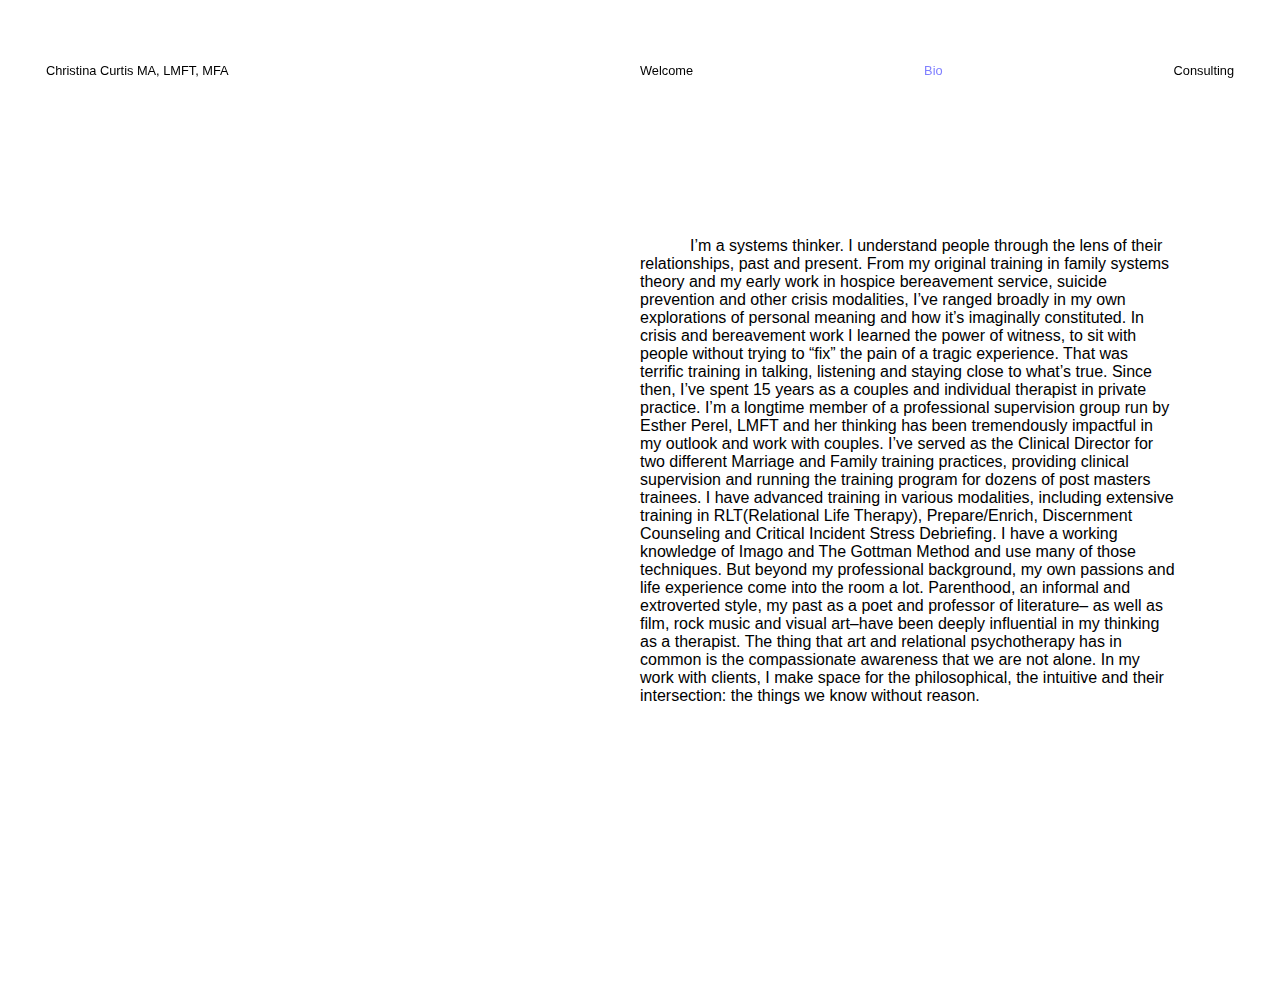
==== bio.html @ cb9aafed "test" ====
<!DOCTYPE html>
<html lang="en">
<head>
    <meta charset="UTF-8">
    <meta name="viewport" content="width=device-width, initial-scale=1.0">
    <link rel="stylesheet" href="./reg.css">
    <title>Document</title>
</head>
<body>
    <div id="parent">
        <div id="header">
            <div id="title"><a href="./index.html"><div class="button">Christina Curtis MA, LMFT, MFA</div></a></div>
        
                <div id="sections">
                    <a href="./welcome.html"><div class="button" >Welcome</div></a>
                    <a href="./bio.html"><div class="button" id="cPage">Bio</div></a>
                    <a href="./consulting.html"><div class="button">Consulting</div></a>
                </div>
            </div>
        
        <div id="main">
            
            
            <div id="text">
                <p>I’m a systems thinker. I understand people through the lens of their relationships, past and present. From my original training in family systems theory and my early work in hospice bereavement service, suicide prevention and other crisis modalities, I’ve ranged broadly in my own explorations of personal meaning and how it’s imaginally constituted. In crisis and bereavement work I learned the power of witness, to sit with people without trying to “fix” the pain of a tragic experience. That was terrific training in talking, listening and staying close to what’s true. Since then, I’ve spent 15 years as a couples and individual therapist in private practice. I’m a longtime member of a professional supervision group run by Esther Perel, LMFT and her thinking has been tremendously impactful in my outlook and work with couples. I’ve served as the Clinical Director for two different Marriage and Family training practices, providing clinical supervision and running the training program for dozens of post masters trainees. I have advanced training in various modalities, including extensive training in RLT(Relational Life Therapy), Prepare/Enrich, Discernment Counseling and Critical Incident Stress Debriefing. I have a working knowledge of Imago and The Gottman Method and use many of those techniques. But beyond my professional background, my own passions and life experience come into the room a lot. Parenthood, an informal and extroverted style, my past as a poet and professor of literature– as well as film, rock music and visual art–have been deeply influential in my thinking as a therapist. The thing that art and relational psychotherapy has in common is the compassionate awareness that we are not alone. In my work with clients, I make space for the philosophical, the intuitive and their intersection: the things we know without reason.</p>
                
            </div>
        </div>
</body>
</html>
---- reg.css ----
body{
    
    font-family: Arial, Helvetica, sans-serif;
    font-size: 1vw;
}




a{
    text-decoration: none;
    color: black;
}




#header{
    
    
    display: flex;
    justify-content: space-between;
    flex-direction: row;
    position: sticky;
    top: 7%;
    
   z-index: 10;
    
  
    
}

#sections{
    width: 50%;
    display:flex;
    justify-content: space-between;
   
}

.button:hover{
    color: rgb(128, 128, 255);
}



#cPage{
    color: rgb(128, 128, 255);
}

#parent{
    display: flex;
    flex-direction: column;
    height: 100vh;
    padding: 3%;
    
}

#main{
    
    height: 100%;
    
    position: relative;
    
    display: flex;
    flex-direction: column;
    
}

#quote{
    padding-top: 5%;
    color: rgb(128, 128, 255);
    display: flex;
    flex-direction: column;
   
    
    
}
h1{
    font-size: 3rem;
    margin-right: 40%;
}

h2{
    text-align: right;
    margin-right: 40%;
}

#text{
    margin-left: 50%;
    margin-right: 5%;
    padding-top: 10rem;
    text-indent: 50px;
    font-size: 1rem;
}
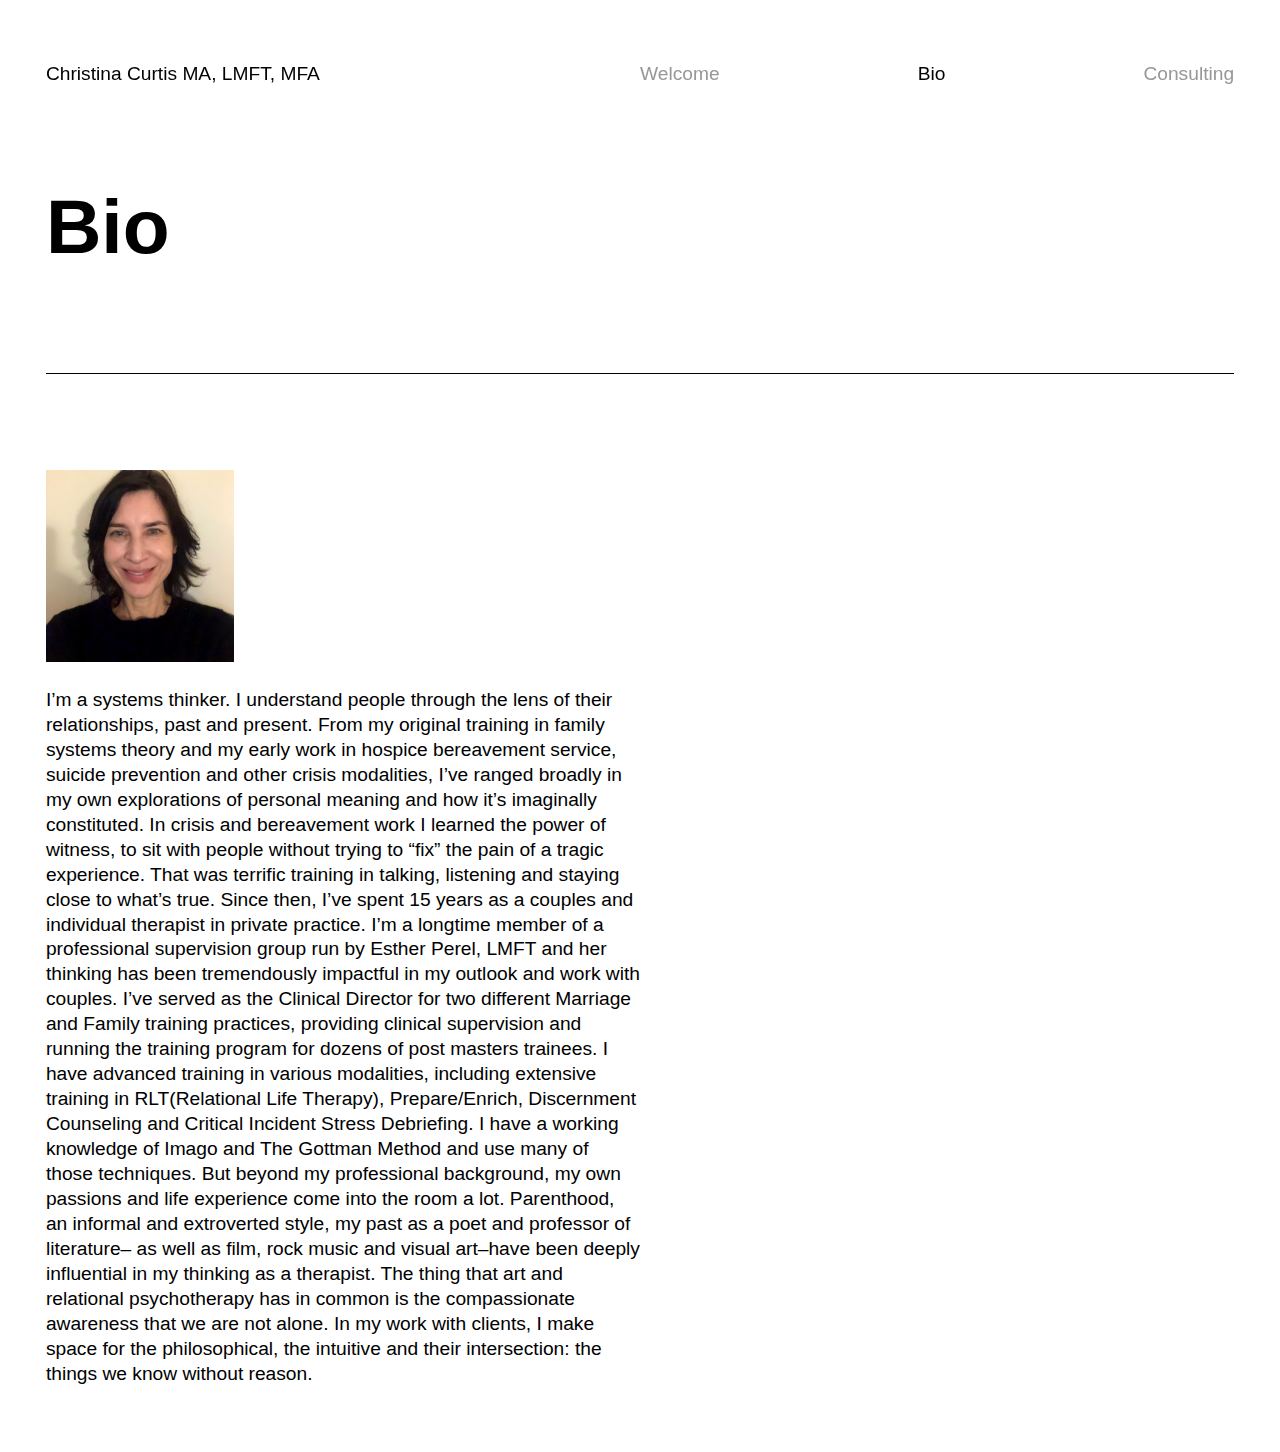
==== commit 84a49f0b: "draft3" ====
--- a/bio.html
+++ b/bio.html
@@ -7,9 +7,10 @@
     <title>Document</title>
 </head>
 <body>
+    <div class="background"></div>
     <div id="parent">
         <div id="header">
-            <div id="title"><a href="./index.html"><div class="button">Christina Curtis MA, LMFT, MFA</div></a></div>
+            <div><a href="./index.html"><div class="button" id="title">Christina Curtis MA, LMFT, MFA</div></a></div>
         
                 <div id="sections">
                     <a href="./welcome.html"><div class="button" >Welcome</div></a>
@@ -19,12 +20,15 @@
             </div>
         
         <div id="main">
-            
-            
-            <div id="text">
+            <div id="contentCont">
+            <div id="contenttitle"><h1>Bio</h1> </div>
+            <div id="contentBody">
+                <img src="./img/bio_img.jpg">
                 <p>I’m a systems thinker. I understand people through the lens of their relationships, past and present. From my original training in family systems theory and my early work in hospice bereavement service, suicide prevention and other crisis modalities, I’ve ranged broadly in my own explorations of personal meaning and how it’s imaginally constituted. In crisis and bereavement work I learned the power of witness, to sit with people without trying to “fix” the pain of a tragic experience. That was terrific training in talking, listening and staying close to what’s true. Since then, I’ve spent 15 years as a couples and individual therapist in private practice. I’m a longtime member of a professional supervision group run by Esther Perel, LMFT and her thinking has been tremendously impactful in my outlook and work with couples. I’ve served as the Clinical Director for two different Marriage and Family training practices, providing clinical supervision and running the training program for dozens of post masters trainees. I have advanced training in various modalities, including extensive training in RLT(Relational Life Therapy), Prepare/Enrich, Discernment Counseling and Critical Incident Stress Debriefing. I have a working knowledge of Imago and The Gottman Method and use many of those techniques. But beyond my professional background, my own passions and life experience come into the room a lot. Parenthood, an informal and extroverted style, my past as a poet and professor of literature– as well as film, rock music and visual art–have been deeply influential in my thinking as a therapist. The thing that art and relational psychotherapy has in common is the compassionate awareness that we are not alone. In my work with clients, I make space for the philosophical, the intuitive and their intersection: the things we know without reason.</p>
                 
             </div>
+       
+        </div>
         </div>
 </body>
 </html>--- a/reg.css
+++ b/reg.css
@@ -1,19 +1,21 @@
 body{
     
     font-family: Arial, Helvetica, sans-serif;
-    font-size: 1vw;
+    font-size: 1.5vw;
+    height: auto;
 }
-
 
 
 
 a{
     text-decoration: none;
-    color: black;
+    color: rgb(151, 151, 151);
 }
 
 
-
+#title{
+    color: black;
+}
 
 #header{
     
@@ -25,7 +27,7 @@
     top: 7%;
     
    z-index: 10;
-    
+   
   
     
 }
@@ -44,13 +46,13 @@
 
 
 #cPage{
-    color: rgb(128, 128, 255);
+    color: rgb(0, 0, 0);
 }
 
 #parent{
     display: flex;
     flex-direction: column;
-    height: 100vh;
+    height:auto;
     padding: 3%;
     
 }
@@ -58,7 +60,7 @@
 #main{
     
     height: 100%;
-    
+    width: 100%;
     position: relative;
     
     display: flex;
@@ -66,31 +68,67 @@
     
 }
 
-#quote{
-    padding-top: 5%;
-    color: rgb(128, 128, 255);
-    display: flex;
-    flex-direction: column;
+
+h1{
+    font-size: 4em;
+    font-weight: 600;
+    
+}
+
+pre{
+    font-family: Arial, Helvetica, sans-serif;
+    font-size: 2em;
+    font-weight: 600;
+    line-height: 1.3;
+}
+img{
+    margin-top: 5em;
+height:10em
+}
+
+#contentCont{
    
     
-    
-}
-h1{
-    font-size: 3rem;
-    margin-right: 40%;
-}
-
-h2{
-    text-align: right;
-    margin-right: 40%;
-}
-
-#text{
-    margin-left: 50%;
-    margin-right: 5%;
-    padding-top: 10rem;
-    text-indent: 50px;
-    font-size: 1rem;
+    margin-top: 3em;
+    font-size: 1em;
+    line-height: 1.3;
 }
 
 
+
+#contentBody{
+    margin-top: 5em;
+    border-top: 1.5px solid rgb(0, 0, 0);
+
+}
+
+
+
+p{
+    
+    margin-right: 50%;
+}
+
+#quoteCont{
+    border-top: 1.5px solid rgb(0, 0, 0); 
+    border-bottom: 1.5px solid rgb(0, 0, 0);
+    padding-bottom: 2em;
+}
+
+ul{
+    text-indent: 0px; 
+    margin-right: 50%;
+}
+.background{
+    position: fixed;
+    top: -10%;
+    left: -1%;
+    width: 110vw;
+    height: 25%;
+  background: linear-gradient(0deg, rgba(255,255,255,0) 0%, rgba(255,255,255,1) 0%);
+    z-index:10;
+    pointer-events: none;
+    
+}
+
+
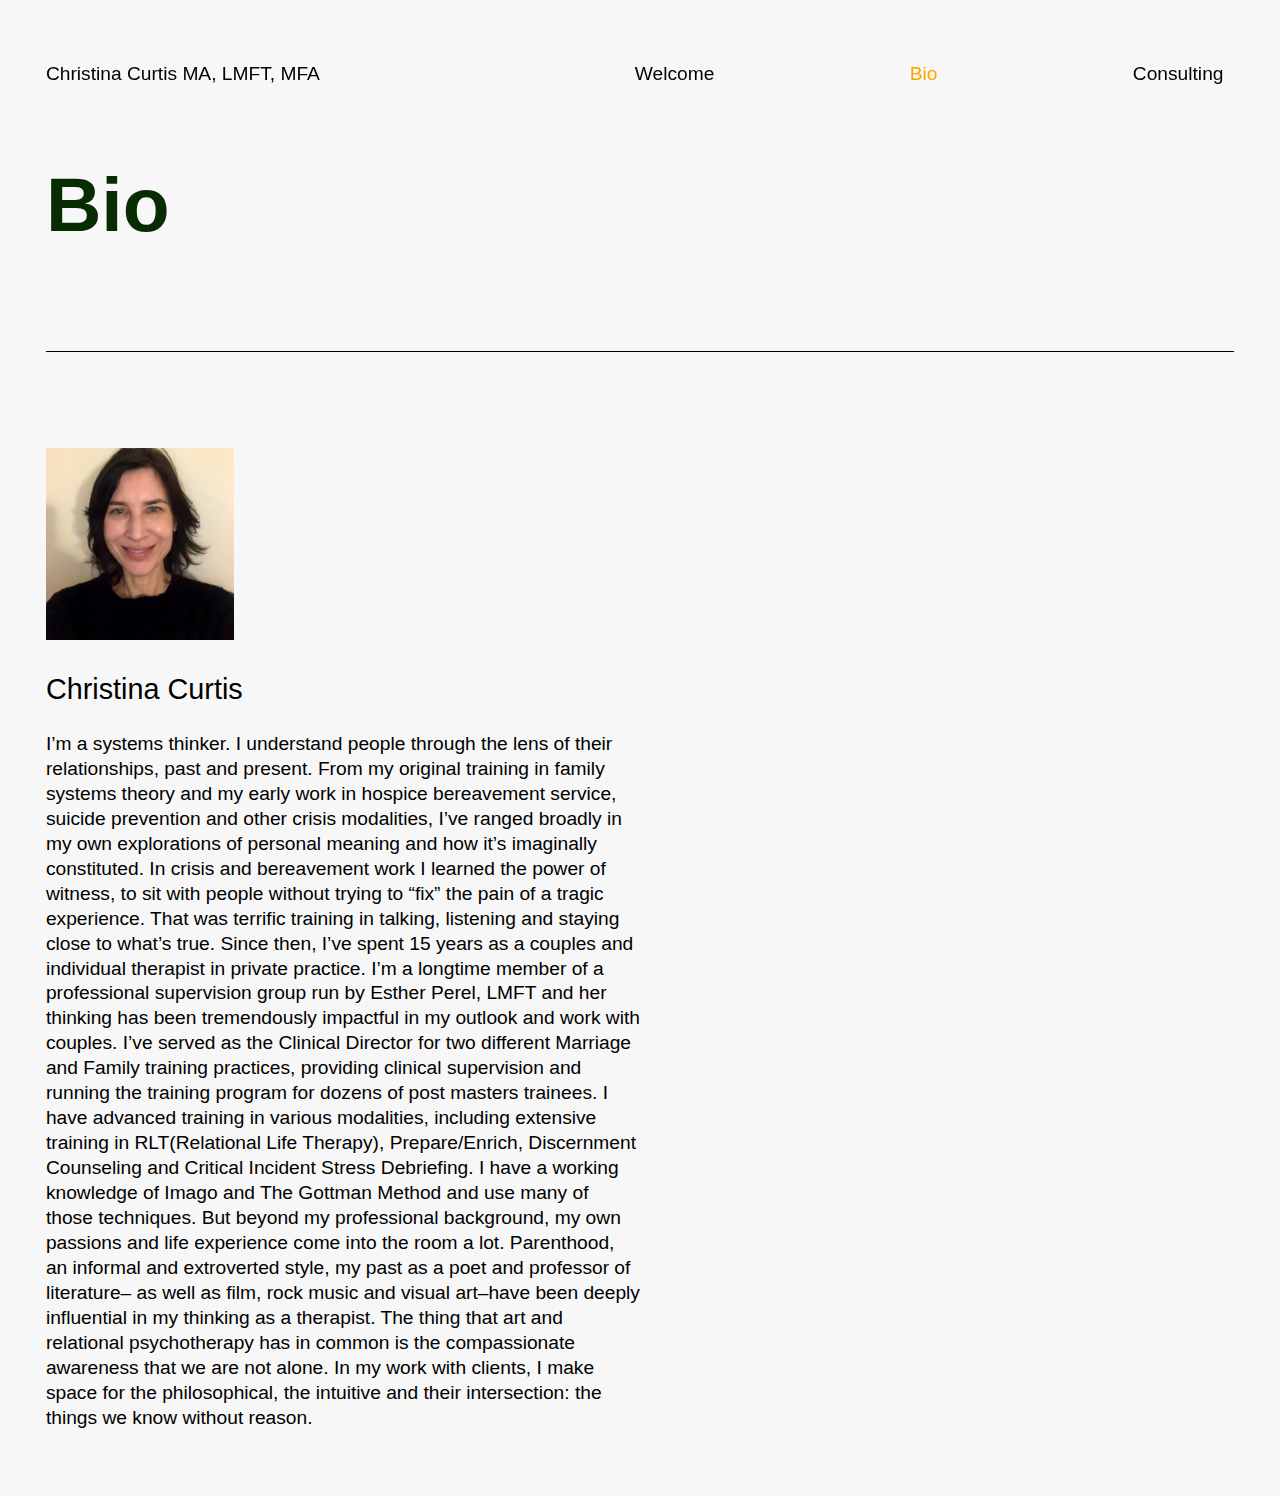
==== commit ab82118b: "draft 5" ====
--- a/bio.html
+++ b/bio.html
@@ -24,6 +24,7 @@
             <div id="contenttitle"><h1>Bio</h1> </div>
             <div id="contentBody">
                 <img src="./img/bio_img.jpg">
+                <h2>Christina Curtis</h2>
                 <p>I’m a systems thinker. I understand people through the lens of their relationships, past and present. From my original training in family systems theory and my early work in hospice bereavement service, suicide prevention and other crisis modalities, I’ve ranged broadly in my own explorations of personal meaning and how it’s imaginally constituted. In crisis and bereavement work I learned the power of witness, to sit with people without trying to “fix” the pain of a tragic experience. That was terrific training in talking, listening and staying close to what’s true. Since then, I’ve spent 15 years as a couples and individual therapist in private practice. I’m a longtime member of a professional supervision group run by Esther Perel, LMFT and her thinking has been tremendously impactful in my outlook and work with couples. I’ve served as the Clinical Director for two different Marriage and Family training practices, providing clinical supervision and running the training program for dozens of post masters trainees. I have advanced training in various modalities, including extensive training in RLT(Relational Life Therapy), Prepare/Enrich, Discernment Counseling and Critical Incident Stress Debriefing. I have a working knowledge of Imago and The Gottman Method and use many of those techniques. But beyond my professional background, my own passions and life experience come into the room a lot. Parenthood, an informal and extroverted style, my past as a poet and professor of literature– as well as film, rock music and visual art–have been deeply influential in my thinking as a therapist. The thing that art and relational psychotherapy has in common is the compassionate awareness that we are not alone. In my work with clients, I make space for the philosophical, the intuitive and their intersection: the things we know without reason.</p>
                 
             </div>
--- a/reg.css
+++ b/reg.css
@@ -1,20 +1,26 @@
 body{
     
-    font-family: Arial, Helvetica, sans-serif;
+    font-family: Helvetica, Arial, sans-serif;
     font-size: 1.5vw;
     height: auto;
+    background-color: #f7f7f7
+
+   
 }
 
 
 
 a{
     text-decoration: none;
-    color: rgb(151, 151, 151);
+    color: rgb(0, 0, 0);
 }
 
 
-#title{
-    color: black;
+
+#mainTitle{
+    font-size: 1.5em;
+    color:#FFA500;
+    font-weight: 600;
 }
 
 #header{
@@ -23,9 +29,11 @@
     display: flex;
     justify-content: space-between;
     flex-direction: row;
-    position: sticky;
+    position: fixed;
+    width: 92vw;
+    
     top: 7%;
-    
+    align-items: center;
    z-index: 10;
    
   
@@ -40,13 +48,13 @@
 }
 
 .button:hover{
-    color: rgb(128, 128, 255);
+    color: orange;
 }
 
 
 
 #cPage{
-    color: rgb(0, 0, 0);
+    color: #FFA500;
 }
 
 #parent{
@@ -72,14 +80,20 @@
 h1{
     font-size: 4em;
     font-weight: 600;
+    color:#072C02 ;
     
+}
+
+h2{
+    font-weight: 500; 
 }
 
 pre{
     font-family: Arial, Helvetica, sans-serif;
-    font-size: 2em;
+    font-size: 1.5em;
     font-weight: 600;
     line-height: 1.3;
+    color:#FFA500;
 }
 img{
     margin-top: 5em;
@@ -125,10 +139,48 @@
     left: -1%;
     width: 110vw;
     height: 25%;
-  background: linear-gradient(0deg, rgba(255,255,255,0) 0%, rgba(255,255,255,1) 0%);
+    background-color: #f7f7f7;
     z-index:10;
     pointer-events: none;
     
 }
 
+.altQ{
 
+font-weight: 100;
+
+}
+
+canvas{
+    height: 90vh;
+    width: 100vw;
+    position: fixed;
+    top: 20%;
+    left: -50%;
+    
+   
+}
+
+#canvasB{
+    height: 90vh;
+    width: 100vw;
+    position: fixed;
+    top: 30%;
+    left: -30%;
+}
+
+#canvasC{
+    height: 90vh;
+    width: 100vw;
+    position: fixed;
+    top: 10%;
+    left: -70%;
+}
+.curves{
+    z-index: -10;
+    
+}
+
+
+
+
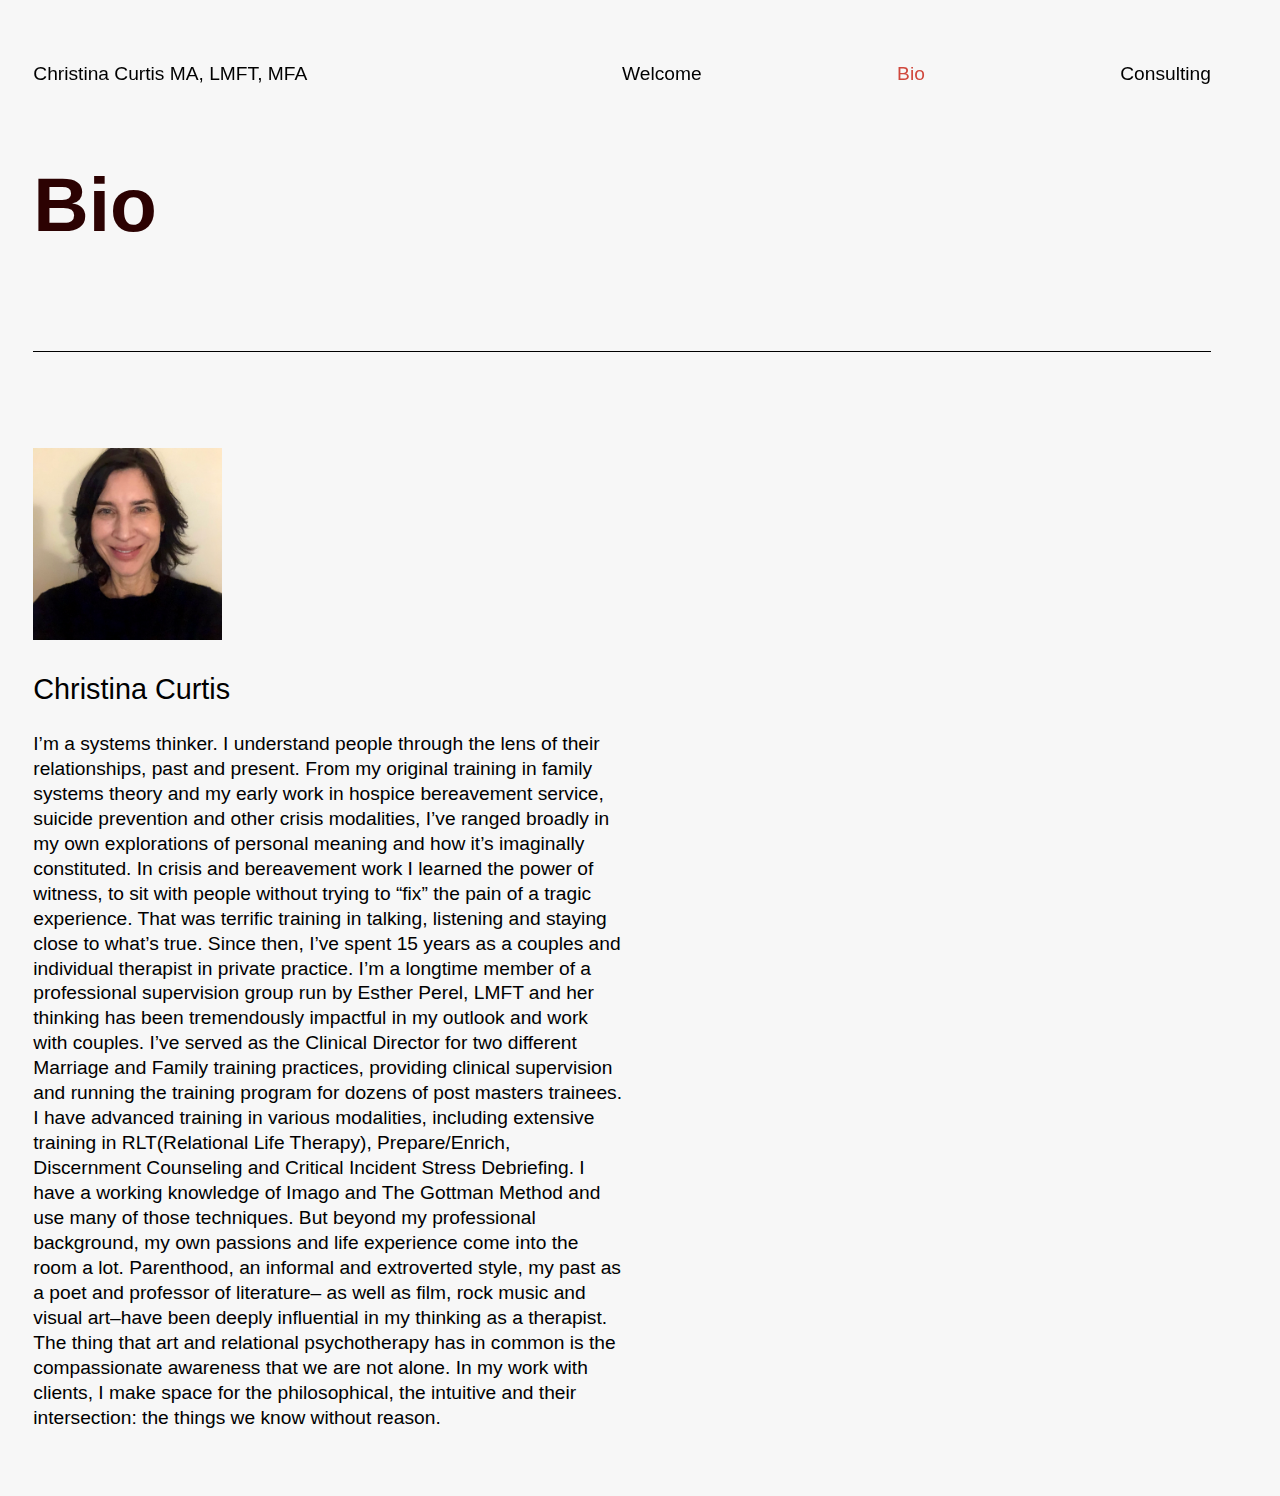
==== commit 42ca49da: "mobileDraft1" ====
--- a/bio.html
+++ b/bio.html
@@ -3,15 +3,33 @@
 <head>
     <meta charset="UTF-8">
     <meta name="viewport" content="width=device-width, initial-scale=1.0">
-    <link rel="stylesheet" href="./reg.css">
-    <title>Document</title>
+    <link rel="stylesheet" href="./navCSS.css">
+    <script src="https://ajax.googleapis.com/ajax/libs/jquery/3.7.1/jquery.min.js"></script>
+    <title>bio</title>
 </head>
 <body>
     <div class="background"></div>
     <div id="parent">
         <div id="header">
             <div><a href="./index.html"><div class="button" id="title">Christina Curtis MA, LMFT, MFA</div></a></div>
-        
+            
+                <div id="top-head-inner">
+                    <div id="nav-toggle">
+                        <div>
+                            <span></span>
+                            <span></span>
+                            <span></span>
+                        </div>
+                    </div>
+                    <nav id="global-nav">
+                        <ul>
+                            <li><a href="./welcome.html"><h2>Welcome</h2></a></li>
+                            <li><a href="./bio.html"><h2>Bio</h2></a></li>
+                            <li><a href="./consulting.html"><h2>Consulting</h2></a></li>
+                        </ul>
+                    </nav>
+                    <div id="nav-bg"></div>
+                </div>
                 <div id="sections">
                     <a href="./welcome.html"><div class="button" >Welcome</div></a>
                     <a href="./bio.html"><div class="button" id="cPage">Bio</div></a>
@@ -31,5 +49,6 @@
        
         </div>
         </div>
+        <script type="text/javascript" src="./ani.js"></script>
 </body>
 </html>--- a/navCSS.css
+++ b/navCSS.css
@@ -0,0 +1,585 @@
+@media only screen and (max-width: 600px) {
+
+    @import url(http://fonts.googleapis.com/css?family=Lato);
+    body {
+      font-family: 'Lato', sans-serif;
+      background-color: rgb(25,25,25); 
+      margin: 0;
+      padding: 0;
+    }
+
+    
+    /* ***********************************************************
+    * #global-nav
+    * *********************************************************** */
+    .open #global-nav {
+      z-index: 1000;
+      visibility: visible;
+    }
+    #global-nav {
+      visibility: hidden;
+      position: fixed;
+      display: table;
+      vertical-align: middle;
+      color: #fff;
+      top: 0;
+      height: 10%;
+      width: 10%;
+      
+      font-size: 16px;
+    }
+    #global-nav ul {
+      display: table-cell;
+      vertical-align: middle;
+      list-style: none;
+      padding: 30px;
+    }
+    #global-nav a {
+      color: #fff;
+      text-decoration: none;
+      display: block;
+      padding: 10px 0;
+    }
+    
+    /* ***********************************************************
+    * nav-list
+    * *********************************************************** */
+    #global-nav ul li {
+      opacity: 0;
+      -webkit-transform: scaleX(0) translateX(-260px);
+      transform: scaleX(0) translateX(-260px);
+      -webkit-transition: none;
+      transition: none;
+    }
+    .open #global-nav ul li {
+      opacity: 1;
+      -webkit-transform: scaleX(1) translateX(0);
+      transform: scaleX(1) translateX(0);
+    
+      -webkit-transition: all .1s ease-out;
+      transition: all .1s ease-out;
+    
+      -webkit-transition-delay: .1s;
+      transition-delay: .1s;
+    }
+    .open #global-nav ul li:nth-child(2) {
+      -webkit-transition-delay: .15s;
+      transition-delay: .15s;
+    }
+    .open #global-nav ul li:nth-child(3) {
+      -webkit-transition-delay: .2s;
+      transition-delay: .2s;
+    }
+    
+    
+    /* ***********************************************************
+    * #nav-bg
+    * *********************************************************** */
+    #nav-bg {
+      content: "";
+      width: 60px;
+      height: 60px;
+      right:10px;
+      top: 10px;
+      display: block;
+      position:fixed;
+      background: #D0483D;
+      -webkit-border-radius: 50%;
+      border-radius: 50%;
+      -webkit-transition: all .3s ease-out;
+      transition: all .3s ease-out;
+      -webkit-backface-visibility: hidden;
+      backface-visibility: hidden;
+      -webkit-transform: scale(1);
+      transform: scale(1);
+    
+    }
+    .open #nav-bg {
+      -webkit-transform: scale(30);
+      transform: scale(30);
+      -webkit-transition: all .6s ease-out;
+      transition: all .6s ease-out;
+    }
+    
+    /* ***********************************************************
+    * #nav-toggle
+    * *********************************************************** */
+    #nav-toggle {
+      display: block;
+      position: fixed;
+      
+      top: 10px;
+      right:10px;
+      width: 30px;
+      height: 30px;
+      cursor: pointer;
+      padding: 15px;
+      z-index: 1001;
+      -webkit-tap-highlight-color:rgba(0,0,0,0);
+    }
+    
+    #nav-toggle div {
+      position: relative;
+      display: flex;
+      flex-direction: column;
+    }
+    #nav-toggle span {
+    /*   display: block; */
+      height: 2px;
+      width: 100%;
+      background: #fff;
+    /*   left: 0; */
+      zoom: 1;
+      -webkit-transition: .35s ease-in-out;
+      transition: .35s ease-in-out;
+      
+      margin: 4px 0;
+    }
+    
+    #nav-toggle span:nth-child(1) {
+      top: 0;
+    }
+    #nav-toggle span:nth-child(2) {
+      top: 8px;
+    }
+    #nav-toggle span:nth-child(3) {
+      top: 16px;
+    }
+    
+    .open #nav-toggle {
+      background: transparent;
+    }
+    
+    .open #nav-toggle span {
+      background: #fff;
+    }
+    
+    .open #nav-toggle span:nth-child(1) {
+      top: 9px;
+      -webkit-transform: translateY(10px) rotate(-135deg);
+      transform: translateY(10px) rotate(-135deg);
+      zoom: 1;
+    }
+    .open #nav-toggle span:nth-child(2) {
+      width: 0;
+      left: 50%;
+    }
+    .open #nav-toggle span:nth-child(3) {
+      top: 9px;
+      -webkit-transform: translateY(-10px) rotate(135deg);
+      transform: translateY(-10px) rotate(135deg);
+      zoom: 1;
+    }
+
+    body{
+        font-size: 5vw;
+        font-family: Helvetica, Arial, sans-serif;
+        height: auto;
+        background-color: #f7f7f7
+    }
+
+    a{
+        text-decoration: none;
+        color: rgb(0, 0, 0);
+    }
+
+    #mainTitle{
+        font-size: 1em;
+        color:#D0483D;
+        font-weight: 600;
+    }
+   
+    #sections{
+        width: 50%;
+        display:flex;
+        justify-content: space-between;
+        display: none;
+       
+    }
+
+    #header{
+    
+    
+        display: flex;
+        justify-content: flex-end;
+        flex-direction: row-reverse;
+        position: fixed;
+        width: 92vw;
+        
+        top: 2%;
+        align-items: center;
+       z-index: 10;
+       
+      
+        
+    }
+
+    #mainTitle{
+        font-size: 1.5em;
+        color:#D0483D;
+        font-weight: 600;
+    }
+    canvas{
+        height: 90vh;
+        width: 200vw;
+        position: fixed;
+        top: 20%;
+        left: -50%;
+        
+       
+    }
+    
+    #canvasB{
+        height: 90vh;
+        width: 200vw;
+        position: fixed;
+        top: 30%;
+        left: -50%;
+    }
+    
+    #canvasC{
+        height: 90vh;
+        width: 200vw;
+        position: fixed;
+        top: 10%;
+        left: -50%;
+    }
+    .curves{
+        z-index: -10;
+        
+    }
+
+    #parent{
+        display: flex;
+        flex-direction: column;
+        height:auto;
+        width: 101vw;
+        position: relative;
+        left:-1%;
+        padding: 3%;
+       
+        background-color: #f7f7f7
+        
+    }
+
+    #main{
+    
+        height: 100%;
+        width: 92vw;
+        position: relative;
+        
+        display: flex;
+        flex-direction: column;
+        
+    }
+
+    h1{
+        font-size: 3em;
+        font-weight: 600;
+        color:#2c0202 ;
+        
+    }
+    
+    h2{
+        font-weight: 500; 
+    }
+    
+    pre{
+        font-family: Arial, Helvetica, sans-serif;
+        font-size: 1em;
+        font-weight: 600;
+        line-height: 1.3;
+        color:#D0483D;
+    }
+    img{
+        margin-top: 5em;
+    height:10em
+    }
+    #contentCont{
+   
+    
+        margin-top: 3em;
+        font-size: 1em;
+        line-height: 1.3;
+    }
+    
+    
+    
+    #contentBody{
+        margin-top: 5em;
+        border-top: 1.5px solid rgb(0, 0, 0);
+    
+    }
+    
+    
+    
+    p{
+        
+        margin-right: 10%;
+    }
+    
+    #quoteCont{
+        border-top: 1.5px solid rgb(0, 0, 0); 
+        border-bottom: 1.5px solid rgb(0, 0, 0);
+        padding-bottom: 2em;
+    }
+    
+    ul{
+        text-indent: 0px; 
+        margin-right: 10%;
+    }
+    .background{
+        position: fixed;
+        top: -10%;
+        left: -1%;
+        width: 110vw;
+        height: 25%;
+        background-color: #f7f7f7;
+        z-index:10;
+        pointer-events: none;
+        
+    }
+    
+    .altQ{
+    
+    font-weight: 100;
+    
+    }
+
+    #foot{
+        background-color: #D0483D;
+        height: 20em;
+        width: 100vw;
+        position: fixed;
+        bottom: 1%;
+       left: -1%;
+        z-index: -100;
+        padding: 4%;
+        color: #f7f7f7;
+    }
+    
+    #tes{
+    height: 200vw;
+    }
+
+    
+}
+
+@media only screen and (min-width: 601px){
+
+body{
+    
+    font-family: Helvetica, Arial, sans-serif;
+    font-size: 1.5vw;
+    height: auto;
+    background-color: #f7f7f7
+
+   
+}
+
+
+
+a{
+    text-decoration: none;
+    color: rgb(0, 0, 0);
+}
+
+
+
+#mainTitle{
+    font-size: 1.5em;
+    color:#D0483D;
+    font-weight: 600;
+}
+
+#header{
+    
+    
+    display: flex;
+    justify-content: space-between;
+    flex-direction: row;
+    position: fixed;
+    width: 92vw;
+    
+    top: 7%;
+    align-items: center;
+   z-index: 10;
+   
+  
+    
+}
+
+#sections{
+    width: 50%;
+    display:flex;
+    justify-content: space-between;
+   
+}
+
+.button:hover{
+    color:#D0483D;
+}
+
+
+
+#cPage{
+    color: #D0483D;
+}
+
+#parent{
+    display: flex;
+    flex-direction: column;
+    height:auto;
+    width: 101vw;
+    position: relative;
+    left:-1%;
+    padding: 3%;
+   
+    background-color: #f7f7f7
+    
+}
+
+#main{
+    
+    height: 100%;
+    width: 92vw;
+    position: relative;
+    
+    display: flex;
+    flex-direction: column;
+    
+}
+
+
+h1{
+    font-size: 4em;
+    font-weight: 600;
+    color:#2c0202 ;
+    
+}
+
+h2{
+    font-weight: 500; 
+}
+
+pre{
+    font-family: Arial, Helvetica, sans-serif;
+    font-size: 1.5em;
+    font-weight: 600;
+    line-height: 1.3;
+    color:#D0483D;
+}
+img{
+    margin-top: 5em;
+height:10em
+}
+
+#contentCont{
+   
+    
+    margin-top: 3em;
+    font-size: 1em;
+    line-height: 1.3;
+}
+
+
+
+#contentBody{
+    margin-top: 5em;
+    border-top: 1.5px solid rgb(0, 0, 0);
+
+}
+
+
+
+p{
+    
+    margin-right: 50%;
+}
+
+#quoteCont{
+    border-top: 1.5px solid rgb(0, 0, 0); 
+    border-bottom: 1.5px solid rgb(0, 0, 0);
+    padding-bottom: 2em;
+}
+
+ul{
+    text-indent: 0px; 
+    margin-right: 50%;
+}
+.background{
+    position: fixed;
+    top: -10%;
+    left: -1%;
+    width: 110vw;
+    height: 25%;
+    background-color: #f7f7f7;
+    z-index:10;
+    pointer-events: none;
+    
+}
+
+.altQ{
+
+font-weight: 100;
+
+}
+
+canvas{
+    height: 90vh;
+    width: 100vw;
+    position: fixed;
+    top: 20%;
+    left: -50%;
+    
+   
+}
+
+#canvasB{
+    height: 90vh;
+    width: 100vw;
+    position: fixed;
+    top: 30%;
+    left: -30%;
+}
+
+#canvasC{
+    height: 90vh;
+    width: 100vw;
+    position: fixed;
+    top: 10%;
+    left: -70%;
+}
+.curves{
+    z-index: -10;
+    
+}
+
+#foot{
+    background-color: #D0483D;
+    height: 20em;
+    width: 100vw;
+    position: fixed;
+    bottom: 1%;
+   left: -1%;
+    z-index: -100;
+    padding: 4%;
+    color: #f7f7f7;
+}
+
+#tes{
+height: 200vw;
+}
+#menu{
+    display: none;
+}
+
+#top-head-inner{
+    display: none;
+}
+
+}
+
+
+
+
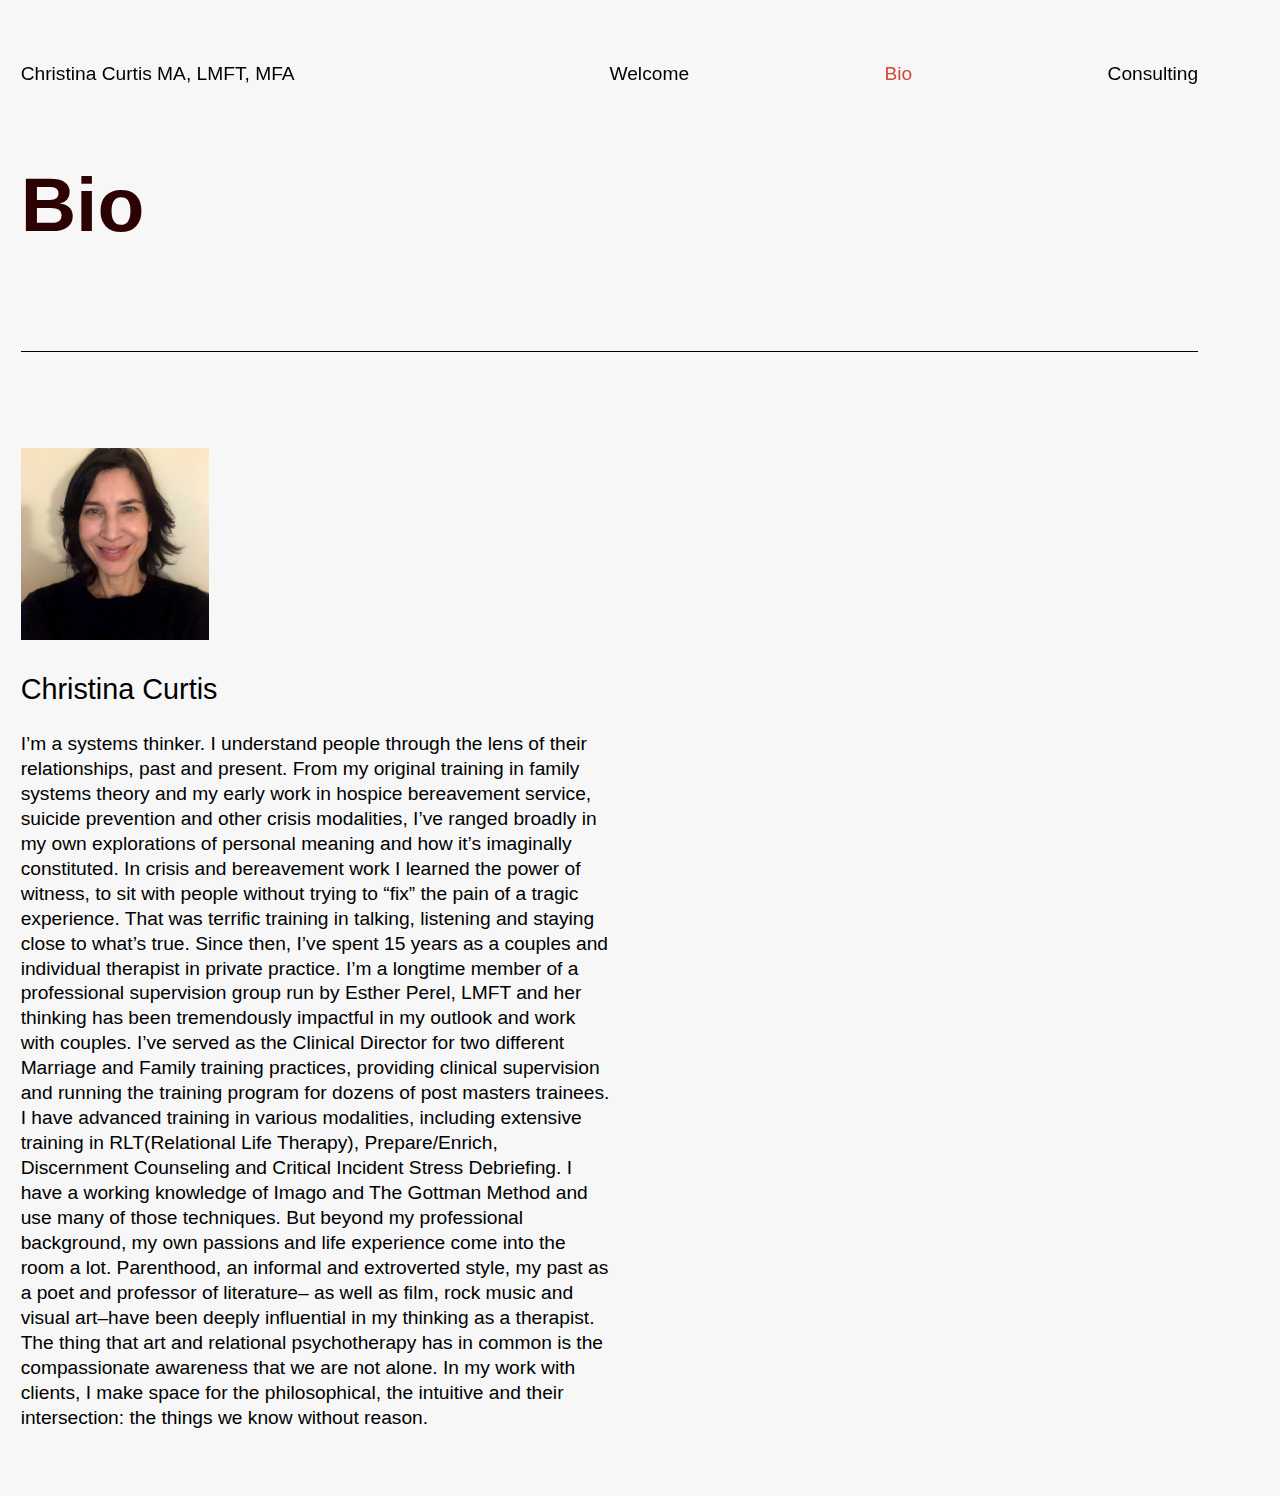
==== commit cea84cb1: "draft7" ====
--- a/bio.html
+++ b/bio.html
@@ -4,6 +4,7 @@
     <meta charset="UTF-8">
     <meta name="viewport" content="width=device-width, initial-scale=1.0">
     <link rel="stylesheet" href="./navCSS.css">
+    <link rel="icon" type="image/x-icon" href="./img/Favicon.ico">
     <script src="https://ajax.googleapis.com/ajax/libs/jquery/3.7.1/jquery.min.js"></script>
     <title>bio</title>
 </head>
--- a/navCSS.css
+++ b/navCSS.css
@@ -175,7 +175,8 @@
         font-size: 5vw;
         font-family: Helvetica, Arial, sans-serif;
         height: auto;
-        background-color: #f7f7f7
+        background-color: #f7f7f7;
+        overflow-x: hidden;
     }
 
     a{
@@ -183,6 +184,10 @@
         color: rgb(0, 0, 0);
     }
 
+    
+#tes{
+    height: 800vw;
+}
     #mainTitle{
         font-size: 1em;
         color:#D0483D;
@@ -253,11 +258,11 @@
         display: flex;
         flex-direction: column;
         height:auto;
-        width: 101vw;
+        width: 100vw;
         position: relative;
-        left:-1%;
-        padding: 3%;
-       
+        left:0%;
+        padding: 5%;
+       overflow-x: hidden;
         background-color: #f7f7f7
         
     }
@@ -316,6 +321,11 @@
     p{
         
         margin-right: 10%;
+    }
+
+    #map{
+        position: relative;
+        bottom:3%;
     }
     
     #quoteCont{
@@ -358,9 +368,7 @@
         color: #f7f7f7;
     }
     
-    #tes{
-    height: 200vw;
-    }
+   
 
     
 }
@@ -372,8 +380,8 @@
     font-family: Helvetica, Arial, sans-serif;
     font-size: 1.5vw;
     height: auto;
-    background-color: #f7f7f7
-
+    background-color: #f7f7f7;
+    overflow-x: hidden;
    
 }
 
@@ -432,7 +440,7 @@
     height:auto;
     width: 101vw;
     position: relative;
-    left:-1%;
+    left: -2%;
     padding: 3%;
    
     background-color: #f7f7f7
@@ -556,7 +564,7 @@
 }
 
 #foot{
-    background-color: #D0483D;
+    background-color: hsl(4, 61%, 53%);
     height: 20em;
     width: 100vw;
     position: fixed;
@@ -578,8 +586,16 @@
     display: none;
 }
 
-}
-
-
-
-
+#map{
+    position: relative;
+    bottom:10%;
+}
+#emailLink{
+    color: #f7f7f7;
+    text-decoration: underline;
+  }
+}
+
+
+
+
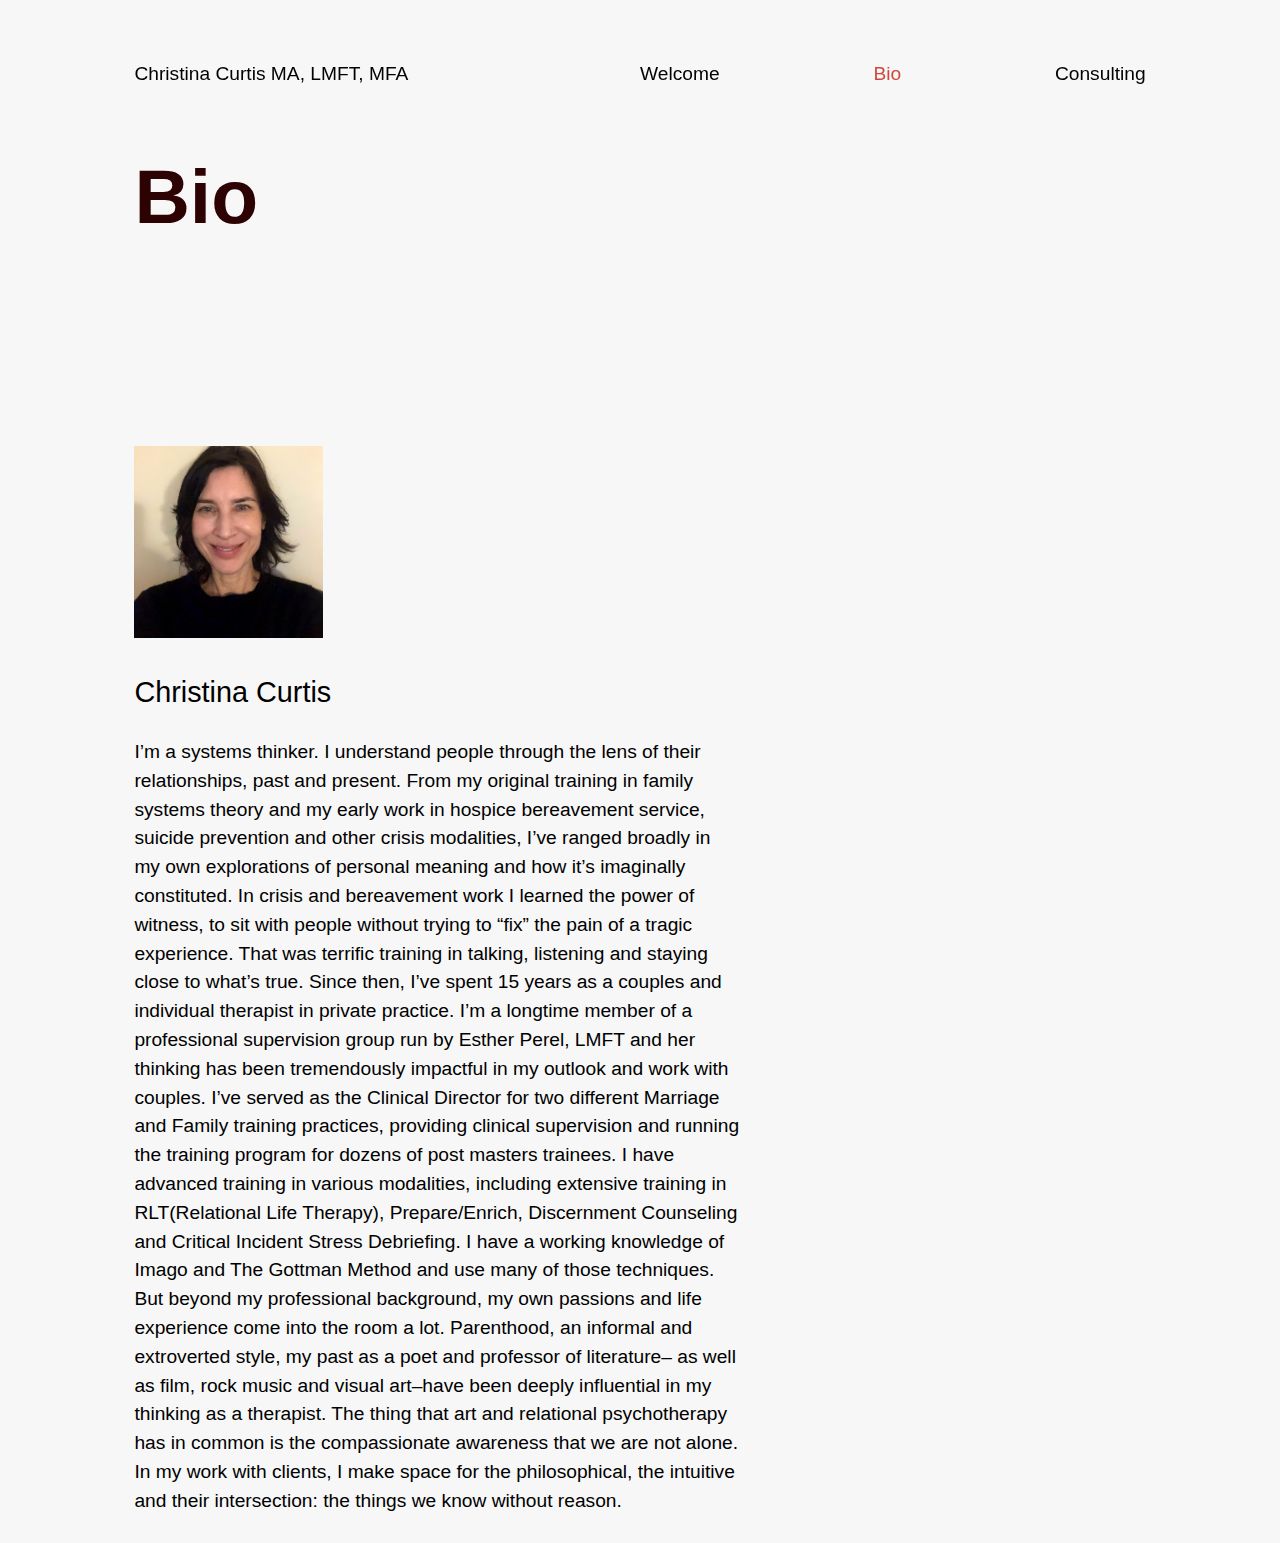
==== commit 5dfb6f04: "new update" ====
--- a/bio.html
+++ b/bio.html
@@ -42,7 +42,7 @@
             <div id="contentCont">
             <div id="contenttitle"><h1>Bio</h1> </div>
             <div id="contentBody">
-                <img src="./img/bio_img.jpg">
+                <img id="bioImg" src="./img/bio_img.jpg">
                 <h2>Christina Curtis</h2>
                 <p>I’m a systems thinker. I understand people through the lens of their relationships, past and present. From my original training in family systems theory and my early work in hospice bereavement service, suicide prevention and other crisis modalities, I’ve ranged broadly in my own explorations of personal meaning and how it’s imaginally constituted. In crisis and bereavement work I learned the power of witness, to sit with people without trying to “fix” the pain of a tragic experience. That was terrific training in talking, listening and staying close to what’s true. Since then, I’ve spent 15 years as a couples and individual therapist in private practice. I’m a longtime member of a professional supervision group run by Esther Perel, LMFT and her thinking has been tremendously impactful in my outlook and work with couples. I’ve served as the Clinical Director for two different Marriage and Family training practices, providing clinical supervision and running the training program for dozens of post masters trainees. I have advanced training in various modalities, including extensive training in RLT(Relational Life Therapy), Prepare/Enrich, Discernment Counseling and Critical Incident Stress Debriefing. I have a working knowledge of Imago and The Gottman Method and use many of those techniques. But beyond my professional background, my own passions and life experience come into the room a lot. Parenthood, an informal and extroverted style, my past as a poet and professor of literature– as well as film, rock music and visual art–have been deeply influential in my thinking as a therapist. The thing that art and relational psychotherapy has in common is the compassionate awareness that we are not alone. In my work with clients, I make space for the philosophical, the intuitive and their intersection: the things we know without reason.</p>
                 
--- a/navCSS.css
+++ b/navCSS.css
@@ -1,601 +1,544 @@
 @media only screen and (max-width: 600px) {
-
-    @import url(http://fonts.googleapis.com/css?family=Lato);
-    body {
-      font-family: 'Lato', sans-serif;
-      background-color: rgb(25,25,25); 
-      margin: 0;
-      padding: 0;
-    }
-
-    
-    /* ***********************************************************
+  @import url(http://fonts.googleapis.com/css?family=Lato);
+  body {
+    font-family: "Lato", sans-serif;
+    background-color: rgb(25, 25, 25);
+    margin: 0;
+    padding: 0;
+  }
+
+  /* ***********************************************************
     * #global-nav
     * *********************************************************** */
-    .open #global-nav {
-      z-index: 1000;
-      visibility: visible;
-    }
-    #global-nav {
-      visibility: hidden;
-      position: fixed;
-      display: table;
-      vertical-align: middle;
-      color: #fff;
-      top: 0;
-      height: 10%;
-      width: 10%;
-      
-      font-size: 16px;
-    }
-    #global-nav ul {
-      display: table-cell;
-      vertical-align: middle;
-      list-style: none;
-      padding: 30px;
-    }
-    #global-nav a {
-      color: #fff;
-      text-decoration: none;
-      display: block;
-      padding: 10px 0;
-    }
-    
-    /* ***********************************************************
+  .open #global-nav {
+    z-index: 1000;
+    visibility: visible;
+  }
+  #global-nav {
+    visibility: hidden;
+    position: fixed;
+    display: table;
+    vertical-align: middle;
+    color: #fff;
+    top: 0;
+    height: 10%;
+    width: 10%;
+
+    font-size: 16px;
+  }
+  #global-nav ul {
+    display: table-cell;
+    vertical-align: middle;
+    list-style: none;
+    padding: 30px;
+  }
+  #global-nav a {
+    color: #fff;
+    text-decoration: none;
+    display: block;
+    padding: 10px 0;
+  }
+
+  /* ***********************************************************
     * nav-list
     * *********************************************************** */
-    #global-nav ul li {
-      opacity: 0;
-      -webkit-transform: scaleX(0) translateX(-260px);
-      transform: scaleX(0) translateX(-260px);
-      -webkit-transition: none;
-      transition: none;
-    }
-    .open #global-nav ul li {
-      opacity: 1;
-      -webkit-transform: scaleX(1) translateX(0);
-      transform: scaleX(1) translateX(0);
-    
-      -webkit-transition: all .1s ease-out;
-      transition: all .1s ease-out;
-    
-      -webkit-transition-delay: .1s;
-      transition-delay: .1s;
-    }
-    .open #global-nav ul li:nth-child(2) {
-      -webkit-transition-delay: .15s;
-      transition-delay: .15s;
-    }
-    .open #global-nav ul li:nth-child(3) {
-      -webkit-transition-delay: .2s;
-      transition-delay: .2s;
-    }
-    
-    
-    /* ***********************************************************
+  #global-nav ul li {
+    opacity: 0;
+    -webkit-transform: scaleX(0) translateX(-260px);
+    transform: scaleX(0) translateX(-260px);
+    -webkit-transition: none;
+    transition: none;
+  }
+  .open #global-nav ul li {
+    opacity: 1;
+    -webkit-transform: scaleX(1) translateX(0);
+    transform: scaleX(1) translateX(0);
+
+    -webkit-transition: all 0.1s ease-out;
+    transition: all 0.1s ease-out;
+
+    -webkit-transition-delay: 0.1s;
+    transition-delay: 0.1s;
+  }
+  .open #global-nav ul li:nth-child(2) {
+    -webkit-transition-delay: 0.15s;
+    transition-delay: 0.15s;
+  }
+  .open #global-nav ul li:nth-child(3) {
+    -webkit-transition-delay: 0.2s;
+    transition-delay: 0.2s;
+  }
+
+  /* ***********************************************************
     * #nav-bg
     * *********************************************************** */
-    #nav-bg {
-      content: "";
-      width: 60px;
-      height: 60px;
-      right:10px;
-      top: 10px;
-      display: block;
-      position:fixed;
-      background: #D0483D;
-      -webkit-border-radius: 50%;
-      border-radius: 50%;
-      -webkit-transition: all .3s ease-out;
-      transition: all .3s ease-out;
-      -webkit-backface-visibility: hidden;
-      backface-visibility: hidden;
-      -webkit-transform: scale(1);
-      transform: scale(1);
-    
-    }
-    .open #nav-bg {
-      -webkit-transform: scale(30);
-      transform: scale(30);
-      -webkit-transition: all .6s ease-out;
-      transition: all .6s ease-out;
-    }
-    
-    /* ***********************************************************
+  #nav-bg {
+    content: "";
+    width: 60px;
+    height: 60px;
+    right: 10px;
+    top: 10px;
+    display: block;
+    position: fixed;
+    background: #d0483d;
+    -webkit-border-radius: 50%;
+    border-radius: 50%;
+    -webkit-transition: all 0.3s ease-out;
+    transition: all 0.3s ease-out;
+    -webkit-backface-visibility: hidden;
+    backface-visibility: hidden;
+    -webkit-transform: scale(1);
+    transform: scale(1);
+  }
+  .open #nav-bg {
+    -webkit-transform: scale(30);
+    transform: scale(30);
+    -webkit-transition: all 0.6s ease-out;
+    transition: all 0.6s ease-out;
+  }
+
+  /* ***********************************************************
     * #nav-toggle
     * *********************************************************** */
-    #nav-toggle {
-      display: block;
-      position: fixed;
-      
-      top: 10px;
-      right:10px;
-      width: 30px;
-      height: 30px;
-      cursor: pointer;
-      padding: 15px;
-      z-index: 1001;
-      -webkit-tap-highlight-color:rgba(0,0,0,0);
-    }
-    
-    #nav-toggle div {
-      position: relative;
-      display: flex;
-      flex-direction: column;
-    }
-    #nav-toggle span {
+  #nav-toggle {
+    display: block;
+    position: fixed;
+
+    top: 10px;
+    right: 10px;
+    width: 30px;
+    height: 30px;
+    cursor: pointer;
+    padding: 15px;
+    z-index: 1001;
+    -webkit-tap-highlight-color: rgba(0, 0, 0, 0);
+  }
+
+  #nav-toggle div {
+    position: relative;
+    display: flex;
+    flex-direction: column;
+  }
+  #nav-toggle span {
     /*   display: block; */
-      height: 2px;
-      width: 100%;
-      background: #fff;
+    height: 2px;
+    width: 100%;
+    background: #fff;
     /*   left: 0; */
-      zoom: 1;
-      -webkit-transition: .35s ease-in-out;
-      transition: .35s ease-in-out;
-      
-      margin: 4px 0;
-    }
-    
-    #nav-toggle span:nth-child(1) {
-      top: 0;
-    }
-    #nav-toggle span:nth-child(2) {
-      top: 8px;
-    }
-    #nav-toggle span:nth-child(3) {
-      top: 16px;
-    }
-    
-    .open #nav-toggle {
-      background: transparent;
-    }
-    
-    .open #nav-toggle span {
-      background: #fff;
-    }
-    
-    .open #nav-toggle span:nth-child(1) {
-      top: 9px;
-      -webkit-transform: translateY(10px) rotate(-135deg);
-      transform: translateY(10px) rotate(-135deg);
-      zoom: 1;
-    }
-    .open #nav-toggle span:nth-child(2) {
-      width: 0;
-      left: 50%;
-    }
-    .open #nav-toggle span:nth-child(3) {
-      top: 9px;
-      -webkit-transform: translateY(-10px) rotate(135deg);
-      transform: translateY(-10px) rotate(135deg);
-      zoom: 1;
-    }
-
-    body{
-        font-size: 5vw;
-        font-family: Helvetica, Arial, sans-serif;
-        height: auto;
-        background-color: #f7f7f7;
-        overflow-x: hidden;
-    }
-
-    a{
-        text-decoration: none;
-        color: rgb(0, 0, 0);
-    }
-
-    
-#tes{
+    zoom: 1;
+    -webkit-transition: 0.35s ease-in-out;
+    transition: 0.35s ease-in-out;
+
+    margin: 4px 0;
+  }
+
+  #nav-toggle span:nth-child(1) {
+    top: 0;
+  }
+  #nav-toggle span:nth-child(2) {
+    top: 8px;
+  }
+  #nav-toggle span:nth-child(3) {
+    top: 16px;
+  }
+
+  .open #nav-toggle {
+    background: transparent;
+  }
+
+  .open #nav-toggle span {
+    background: #fff;
+  }
+
+  .open #nav-toggle span:nth-child(1) {
+    top: 9px;
+    -webkit-transform: translateY(10px) rotate(-135deg);
+    transform: translateY(10px) rotate(-135deg);
+    zoom: 1;
+  }
+  .open #nav-toggle span:nth-child(2) {
+    width: 0;
+    left: 50%;
+  }
+  .open #nav-toggle span:nth-child(3) {
+    top: 9px;
+    -webkit-transform: translateY(-10px) rotate(135deg);
+    transform: translateY(-10px) rotate(135deg);
+    zoom: 1;
+  }
+
+  body {
+    font-size: 5vw;
+    font-family: Helvetica, Arial, sans-serif;
+    height: auto;
+    background-color: #f7f7f7;
+    overflow-x: hidden;
+  }
+
+  a {
+    text-decoration: none;
+    color: rgb(0, 0, 0);
+  }
+
+  #tes {
     height: 800vw;
+  }
+  #mainTitle {
+    font-size: 1em;
+    color: #d0483d;
+    font-weight: 600;
+  }
+
+  #sections {
+    width: 50%;
+    display: flex;
+    justify-content: space-between;
+    display: none;
+  }
+
+  #header {
+    display: flex;
+    justify-content: flex-end;
+    flex-direction: row-reverse;
+    position: fixed;
+    width: 92vw;
+
+    top: 2%;
+    align-items: center;
+    z-index: 10;
+  }
+
+  #mainTitle {
+    font-size: 1.5em;
+    color: #d0483d;
+    font-weight: 600;
+  }
+  canvas {
+    height: 90vh;
+    width: 200vw;
+    position: fixed;
+    top: 40%;
+    left: -60%;
+  }
+
+  #canvasB {
+    height: 90vh;
+    width: 200vw;
+    position: fixed;
+    top: 30%;
+    left: -50%;
+  }
+
+  #canvasC {
+    height: 90vh;
+    width: 200vw;
+    position: fixed;
+    top: 10%;
+    left: -30%;
+  }
+  .curves {
+    z-index: -10;
+  }
+
+  #parent {
+    display: flex;
+    flex-direction: column;
+    height: auto;
+    width: 100vw;
+    position: relative;
+    left: 0%;
+    padding: 5%;
+    overflow-x: hidden;
+    background-color: #f7f7f7;
+  }
+
+  #main {
+    height: 100%;
+    width: 92vw;
+    position: relative;
+
+    display: flex;
+    flex-direction: column;
+  }
+
+  h1 {
+    font-size: 3em;
+    font-weight: 600;
+    color: #2c0202;
+  }
+
+  h2 {
+    font-weight: 500;
+  }
+
+  pre {
+    font-family: Arial, Helvetica, sans-serif;
+    font-size: 1em;
+    font-weight: 600;
+    line-height: 1.3;
+    color: #d0483d;
+  }
+  img {
+    margin-top: 5em;
+    height: 10em;
+  }
+  #contentCont {
+    margin-top: 3em;
+    font-size: 1em;
+    line-height: 1.3;
+  }
+
+  #contentBody {
+    margin-top: 5em;
+  }
+
+  p {
+    margin-right: 10%;
+  }
+
+  #map {
+    position: relative;
+    bottom: 3%;
+  }
+
+  #quoteCont {
+    border-top: 1.5px solid rgb(0, 0, 0);
+    border-bottom: 1.5px solid rgb(0, 0, 0);
+    padding-bottom: 2em;
+  }
+
+  ul {
+    text-indent: 0px;
+    margin-right: 10%;
+  }
+  .background {
+    position: fixed;
+    top: -10%;
+    left: -1%;
+    width: 110vw;
+    height: 25%;
+    background-color: #f7f7f7;
+    z-index: 10;
+    pointer-events: none;
+  }
+
+  .altQ {
+    font-weight: 100;
+  }
+
+  #foot {
+    background-color: #d0483d;
+    height: 20em;
+    width: 100vw;
+    position: fixed;
+    bottom: 1%;
+    left: -1%;
+    z-index: -100;
+    padding: 4%;
+    color: #f7f7f7;
+  }
+
+  #footer {
+    /* place on the bottom */
+    position: sticky;
+    bottom: 0;
+    left: 0;
+    width: 100%;
+    z-index: -10;
+    background: #252a47;
+    display: grid;
+    place-items: center;
+    padding: 50px;
+  }
 }
-    #mainTitle{
-        font-size: 1em;
-        color:#D0483D;
-        font-weight: 600;
-    }
-   
-    #sections{
-        width: 50%;
-        display:flex;
-        justify-content: space-between;
-        display: none;
-       
-    }
-
-    #header{
-    
-    
-        display: flex;
-        justify-content: flex-end;
-        flex-direction: row-reverse;
-        position: fixed;
-        width: 92vw;
-        
-        top: 2%;
-        align-items: center;
-       z-index: 10;
-       
-      
-        
-    }
-
-    #mainTitle{
-        font-size: 1.5em;
-        color:#D0483D;
-        font-weight: 600;
-    }
-    canvas{
-        height: 90vh;
-        width: 200vw;
-        position: fixed;
-        top: 20%;
-        left: -50%;
-        
-       
-    }
-    
-    #canvasB{
-        height: 90vh;
-        width: 200vw;
-        position: fixed;
-        top: 30%;
-        left: -50%;
-    }
-    
-    #canvasC{
-        height: 90vh;
-        width: 200vw;
-        position: fixed;
-        top: 10%;
-        left: -50%;
-    }
-    .curves{
-        z-index: -10;
-        
-    }
-
-    #parent{
-        display: flex;
-        flex-direction: column;
-        height:auto;
-        width: 100vw;
-        position: relative;
-        left:0%;
-        padding: 5%;
-       overflow-x: hidden;
-        background-color: #f7f7f7
-        
-    }
-
-    #main{
-    
-        height: 100%;
-        width: 92vw;
-        position: relative;
-        
-        display: flex;
-        flex-direction: column;
-        
-    }
-
-    h1{
-        font-size: 3em;
-        font-weight: 600;
-        color:#2c0202 ;
-        
-    }
-    
-    h2{
-        font-weight: 500; 
-    }
-    
-    pre{
-        font-family: Arial, Helvetica, sans-serif;
-        font-size: 1em;
-        font-weight: 600;
-        line-height: 1.3;
-        color:#D0483D;
-    }
-    img{
-        margin-top: 5em;
-    height:10em
-    }
-    #contentCont{
-   
-    
-        margin-top: 3em;
-        font-size: 1em;
-        line-height: 1.3;
-    }
-    
-    
-    
-    #contentBody{
-        margin-top: 5em;
-        border-top: 1.5px solid rgb(0, 0, 0);
-    
-    }
-    
-    
-    
-    p{
-        
-        margin-right: 10%;
-    }
-
-    #map{
-        position: relative;
-        bottom:3%;
-    }
-    
-    #quoteCont{
-        border-top: 1.5px solid rgb(0, 0, 0); 
-        border-bottom: 1.5px solid rgb(0, 0, 0);
-        padding-bottom: 2em;
-    }
-    
-    ul{
-        text-indent: 0px; 
-        margin-right: 10%;
-    }
-    .background{
-        position: fixed;
-        top: -10%;
-        left: -1%;
-        width: 110vw;
-        height: 25%;
-        background-color: #f7f7f7;
-        z-index:10;
-        pointer-events: none;
-        
-    }
-    
-    .altQ{
-    
-    font-weight: 100;
-    
-    }
-
-    #foot{
-        background-color: #D0483D;
-        height: 20em;
-        width: 100vw;
-        position: fixed;
-        bottom: 1%;
-       left: -1%;
-        z-index: -100;
-        padding: 4%;
-        color: #f7f7f7;
-    }
-    
-   
-
-    
-}
-
-@media only screen and (min-width: 601px){
-
-body{
-    
+
+@media only screen and (min-width: 601px) {
+  body {
     font-family: Helvetica, Arial, sans-serif;
     font-size: 1.5vw;
     height: auto;
     background-color: #f7f7f7;
     overflow-x: hidden;
-   
-}
-
-
-
-a{
+  }
+
+  a {
     text-decoration: none;
     color: rgb(0, 0, 0);
-}
-
-
-
-#mainTitle{
+  }
+
+  #mainTitle {
     font-size: 1.5em;
-    color:#D0483D;
-    font-weight: 600;
-}
-
-#header{
-    
-    
+    color: #d0483d;
+    font-weight: 600;
+  }
+
+  #header {
     display: flex;
     justify-content: space-between;
     flex-direction: row;
-    position: fixed;
-    width: 92vw;
-    
+    position: sticky;
+    width: 100%;
     top: 7%;
     align-items: center;
-   z-index: 10;
-   
-  
-    
-}
-
-#sections{
+    z-index: 10;
+  }
+
+  #sections {
     width: 50%;
-    display:flex;
+    display: flex;
     justify-content: space-between;
-   
-}
-
-.button:hover{
-    color:#D0483D;
-}
-
-
-
-#cPage{
-    color: #D0483D;
-}
-
-#parent{
+  }
+
+  .button:hover {
+    color: #d0483d;
+  }
+
+  #cPage {
+    color: #d0483d;
+  }
+
+  #parent {
     display: flex;
     flex-direction: column;
-    height:auto;
-    width: 101vw;
-    position: relative;
-    left: -2%;
-    padding: 3%;
-   
-    background-color: #f7f7f7
-    
-}
-
-#main{
-    
+
+    padding-left: 10%;
+    padding-right: 10%;
+    background-color: #f7f7f7;
+  }
+
+  #main {
     height: 100%;
-    width: 92vw;
-    position: relative;
-    
+
     display: flex;
     flex-direction: column;
-    
-}
-
-
-h1{
+  }
+
+  h1 {
     font-size: 4em;
     font-weight: 600;
-    color:#2c0202 ;
-    
-}
-
-h2{
-    font-weight: 500; 
-}
-
-pre{
+    color: #2c0202;
+  }
+
+  h2 {
+    font-weight: 500;
+  }
+
+  pre {
     font-family: Arial, Helvetica, sans-serif;
     font-size: 1.5em;
     font-weight: 600;
     line-height: 1.3;
-    color:#D0483D;
-}
-img{
+    color: #d0483d;
+  }
+  #bioImg {
     margin-top: 5em;
-height:10em
-}
-
-#contentCont{
-   
-    
+    height: 10em;
+  }
+
+  #contentCont {
     margin-top: 3em;
     font-size: 1em;
-    line-height: 1.3;
-}
-
-
-
-#contentBody{
+    line-height: 1.5;
+  }
+
+  #contentBody {
     margin-top: 5em;
-    border-top: 1.5px solid rgb(0, 0, 0);
-
-}
-
-
-
-p{
-    
+  }
+
+  p {
+    margin-right: 40%;
+  }
+
+  #quoteCont {
+    padding-bottom: 2em;
+  }
+
+  ul {
+    text-indent: 0px;
     margin-right: 50%;
-}
-
-#quoteCont{
-    border-top: 1.5px solid rgb(0, 0, 0); 
-    border-bottom: 1.5px solid rgb(0, 0, 0);
-    padding-bottom: 2em;
-}
-
-ul{
-    text-indent: 0px; 
-    margin-right: 50%;
-}
-.background{
+  }
+
+  #map {
+    width: 50%;
+  }
+  .background {
     position: fixed;
     top: -10%;
     left: -1%;
     width: 110vw;
     height: 25%;
     background-color: #f7f7f7;
-    z-index:10;
+    z-index: 10;
     pointer-events: none;
-    
-}
-
-.altQ{
-
-font-weight: 100;
-
-}
-
-canvas{
+  }
+
+  .altQ {
+    font-weight: 100;
+  }
+
+  canvas {
     height: 90vh;
     width: 100vw;
     position: fixed;
     top: 20%;
     left: -50%;
-    
-   
-}
-
-#canvasB{
+  }
+
+  #canvasB {
     height: 90vh;
     width: 100vw;
     position: fixed;
     top: 30%;
     left: -30%;
-}
-
-#canvasC{
+  }
+
+  .h {
+    padding-top: 5%;
+  }
+
+  #canvasC {
     height: 90vh;
     width: 100vw;
     position: fixed;
     top: 10%;
     left: -70%;
+  }
+  .curves {
+    z-index: -10;
+  }
+
+  .contact-info {
+    display: flex;
+    justify-content: space-between;
+  }
+
+  #footer {
+    background-color: #d0483e;
+    height: 20em;
+
+    position: sticky;
+    bottom: -10%;
+
+    z-index: -1000;
+    padding-left: 10%;
+    padding-right: 10%;
+    padding-top: 5%;
+    color: #f7f7f7;
+  }
+
+  #tes {
+    height: fit-content;
+  }
+  #menu {
+    display: none;
+  }
+
+  #top-head-inner {
+    display: none;
+  }
+
+  #map {
+    position: relative;
+    bottom: 10%;
+  }
 }
-.curves{
-    z-index: -10;
-    
-}
-
-#foot{
-    background-color: hsl(4, 61%, 53%);
-    height: 20em;
-    width: 100vw;
-    position: fixed;
-    bottom: 1%;
-   left: -1%;
-    z-index: -100;
-    padding: 4%;
-    color: #f7f7f7;
-}
-
-#tes{
-height: 200vw;
-}
-#menu{
-    display: none;
-}
-
-#top-head-inner{
-    display: none;
-}
-
-#map{
-    position: relative;
-    bottom:10%;
-}
-#emailLink{
-    color: #f7f7f7;
-    text-decoration: underline;
-  }
-}
-
-
-
-
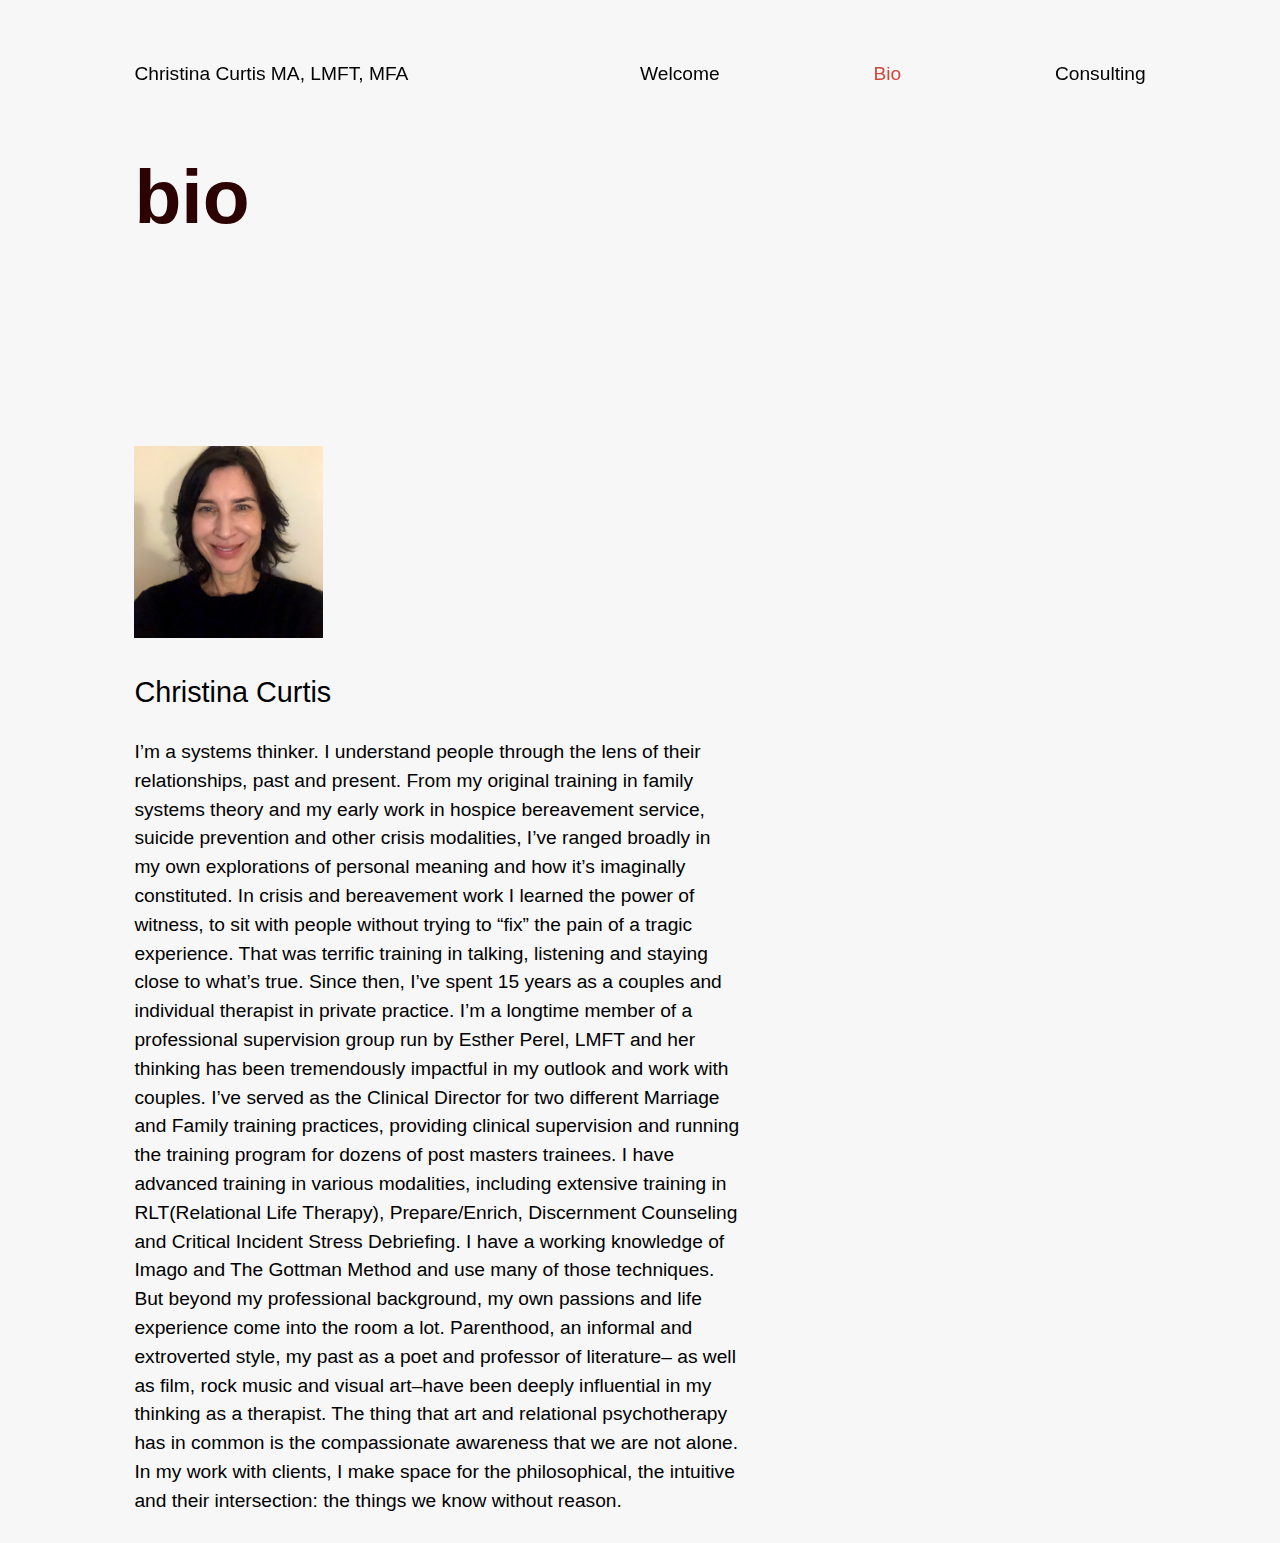
==== commit acf9f782: "update" ====
--- a/bio.html
+++ b/bio.html
@@ -40,7 +40,7 @@
         
         <div id="main">
             <div id="contentCont">
-            <div id="contenttitle"><h1>Bio</h1> </div>
+            <div id="contenttitle"><h1>bio</h1> </div>
             <div id="contentBody">
                 <img id="bioImg" src="./img/bio_img.jpg">
                 <h2>Christina Curtis</h2>
--- a/navCSS.css
+++ b/navCSS.css
@@ -302,8 +302,6 @@
   }
 
   #quoteCont {
-    border-top: 1.5px solid rgb(0, 0, 0);
-    border-bottom: 1.5px solid rgb(0, 0, 0);
     padding-bottom: 2em;
   }
 
@@ -335,20 +333,19 @@
     left: -1%;
     z-index: -100;
     padding: 4%;
-    color: #f7f7f7;
   }
 
   #footer {
-    /* place on the bottom */
     position: sticky;
     bottom: 0;
     left: 0;
     width: 100%;
     z-index: -10;
-    background: #252a47;
+    background: #d0483d;
     display: grid;
     place-items: center;
     padding: 50px;
+    color: #f7f7f7;
   }
 }
 
@@ -542,3 +539,4 @@
     bottom: 10%;
   }
 }
+
